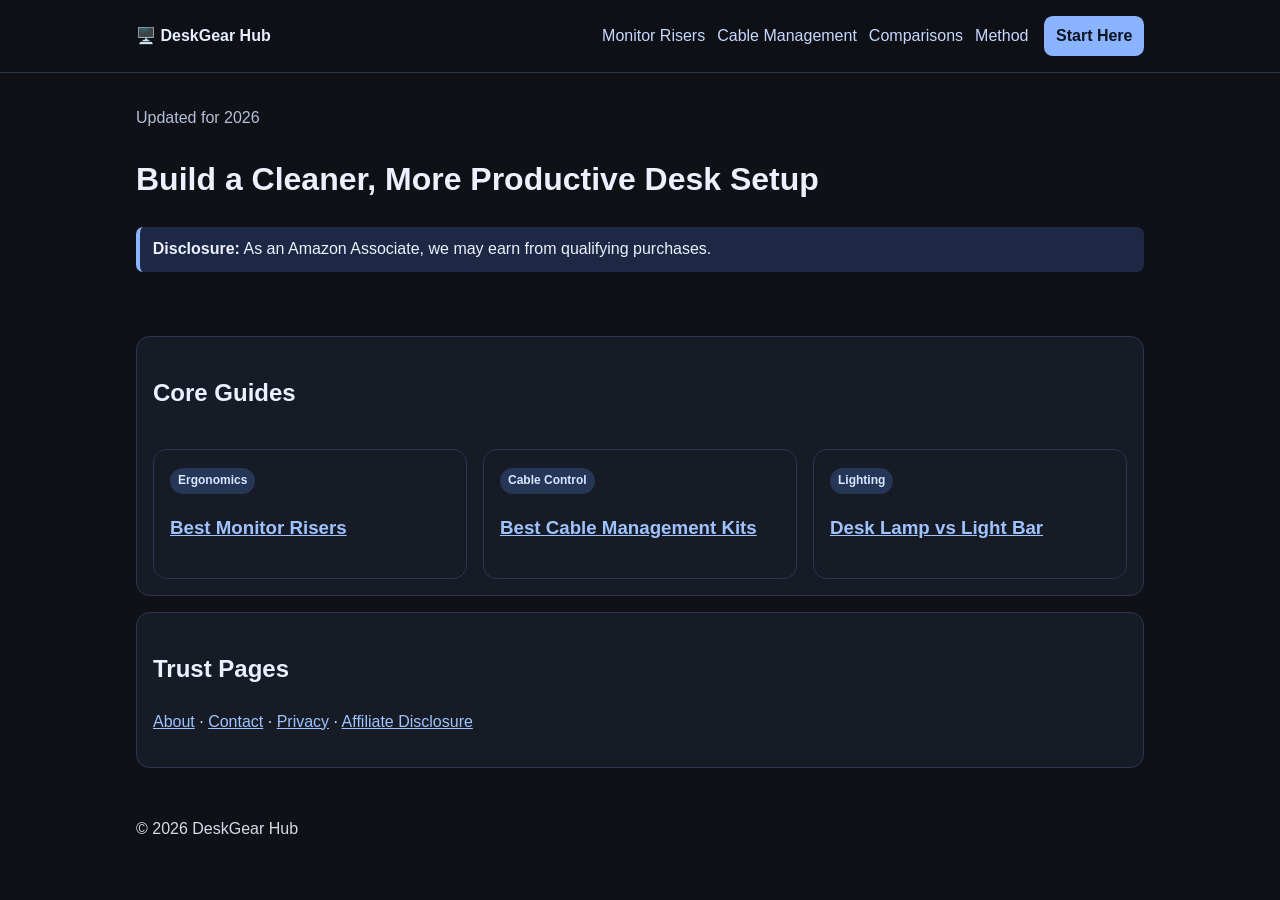
==== index.html @ eb8c6caf "feat: initial DeskGear site build with compliance, SEO baseline, and tagged Amazon links" ====
<!doctype html><html lang="en"><head><meta charset="utf-8"><meta name="viewport" content="width=device-width, initial-scale=1">
<title>DeskGear Hub (2026) – Best Desk Accessory Picks</title>
<meta name="description" content="Compare practical desk accessories for home office setups including monitor risers, cable management, and lighting solutions.">
<link rel="canonical" href="https://virtualecommerceinc.com/deskgear/"><link rel="stylesheet" href="styles.css"><!-- Google tag (gtag.js) -->
<script async src="https://www.googletagmanager.com/gtag/js?id=G-3Q57QH82ZM"></script>
<script>
 window.dataLayer = window.dataLayer || [];
 function gtag(){dataLayer.push(arguments);} 
 gtag("js", new Date());
 gtag("config", "G-3Q57QH82ZM");
</script>
<script type="application/ld+json">{"@context":"https://schema.org","@type":"WebSite","name":"DeskGear Hub","url":"https://virtualecommerceinc.com/deskgear/"}</script>
</head><body>
<div class="top-nav-wrap"><div class="wrap top-nav"><a class="brand" href="index.html">🖥️ DeskGear Hub</a><nav class="top-links"><a href="best-monitor-risers.html">Monitor Risers</a><a href="best-cable-management-kits.html">Cable Management</a><a href="desk-lamp-vs-light-bar.html">Comparisons</a><a href="about.html">Method</a></nav><a class="top-cta" href="best-monitor-risers.html">Start Here</a></div></div>
<header class="wrap"><p class="sub">Updated for 2026</p><h1>Build a Cleaner, More Productive Desk Setup</h1><p class="disclosure"><strong>Disclosure:</strong> As an Amazon Associate, we may earn from qualifying purchases.</p></header>
<main class="wrap">
<section class="panel"><h2>Core Guides</h2><div class="grid"><article class="card"><span class="badge">Ergonomics</span><h3><a href="best-monitor-risers.html">Best Monitor Risers</a></h3></article><article class="card"><span class="badge">Cable Control</span><h3><a href="best-cable-management-kits.html">Best Cable Management Kits</a></h3></article><article class="card"><span class="badge">Lighting</span><h3><a href="desk-lamp-vs-light-bar.html">Desk Lamp vs Light Bar</a></h3></article></div></section>
<section class="panel"><h2>Trust Pages</h2><p><a href="about.html">About</a> · <a href="contact.html">Contact</a> · <a href="privacy.html">Privacy</a> · <a href="affiliate-disclosure.html">Affiliate Disclosure</a></p></section>
</main>
<footer class="wrap footer"><p>© 2026 DeskGear Hub</p></footer>
</body></html>
---- styles.css ----
:root{--bg:#0f1117;--card:#171b26;--txt:#ecf0ff;--muted:#b6bfd8;--accent:#8ab4ff;--line:#2c3650}
*{box-sizing:border-box}body{margin:0;background:var(--bg);color:var(--txt);font:16px/1.65 Inter,Arial,sans-serif}
.wrap{max-width:1040px;margin:auto;padding:1rem}
.top-nav-wrap{position:sticky;top:0;z-index:1000;background:rgba(15,17,23,.92);border-bottom:1px solid var(--line);backdrop-filter:blur(8px)}
.top-nav{display:flex;gap:1rem;align-items:center}.brand{font-weight:800;color:#e8eeff;text-decoration:none}
.top-links{display:flex;gap:.75rem;flex-wrap:wrap;margin-left:auto}.top-links a{color:#c7d8ff;text-decoration:none}
.top-cta{background:var(--accent);color:#0d1322;text-decoration:none;padding:.42rem .72rem;border-radius:.55rem;font-weight:700}
.panel,.card,.content{background:var(--card);border:1px solid var(--line);border-radius:.85rem;padding:1rem;margin-top:1rem}
.grid{display:grid;grid-template-columns:repeat(auto-fit,minmax(220px,1fr));gap:1rem}.badge{display:inline-block;background:#253657;color:#d9e7ff;padding:.2rem .5rem;border-radius:999px;font-size:.75rem;font-weight:700}
a{color:#9ec3ff}.sub{color:var(--muted)}.disclosure{background:#1d2944;border-left:4px solid var(--accent);padding:.6rem .8rem;border-radius:.45rem}
.hero-banner{position:relative;overflow:hidden;border-radius:.9rem;border:1px solid var(--line);margin-top:1rem}.hero-banner img{width:100%;display:block}
.hero-overlay{position:absolute;inset:0;background:linear-gradient(90deg,rgba(8,13,24,.75),rgba(8,13,24,.2));padding:1rem;display:flex;flex-direction:column;justify-content:center;gap:.5rem}
.guide-hero img{width:100%;display:block;border-radius:.75rem}
.footer{opacity:.9;padding-bottom:2rem}
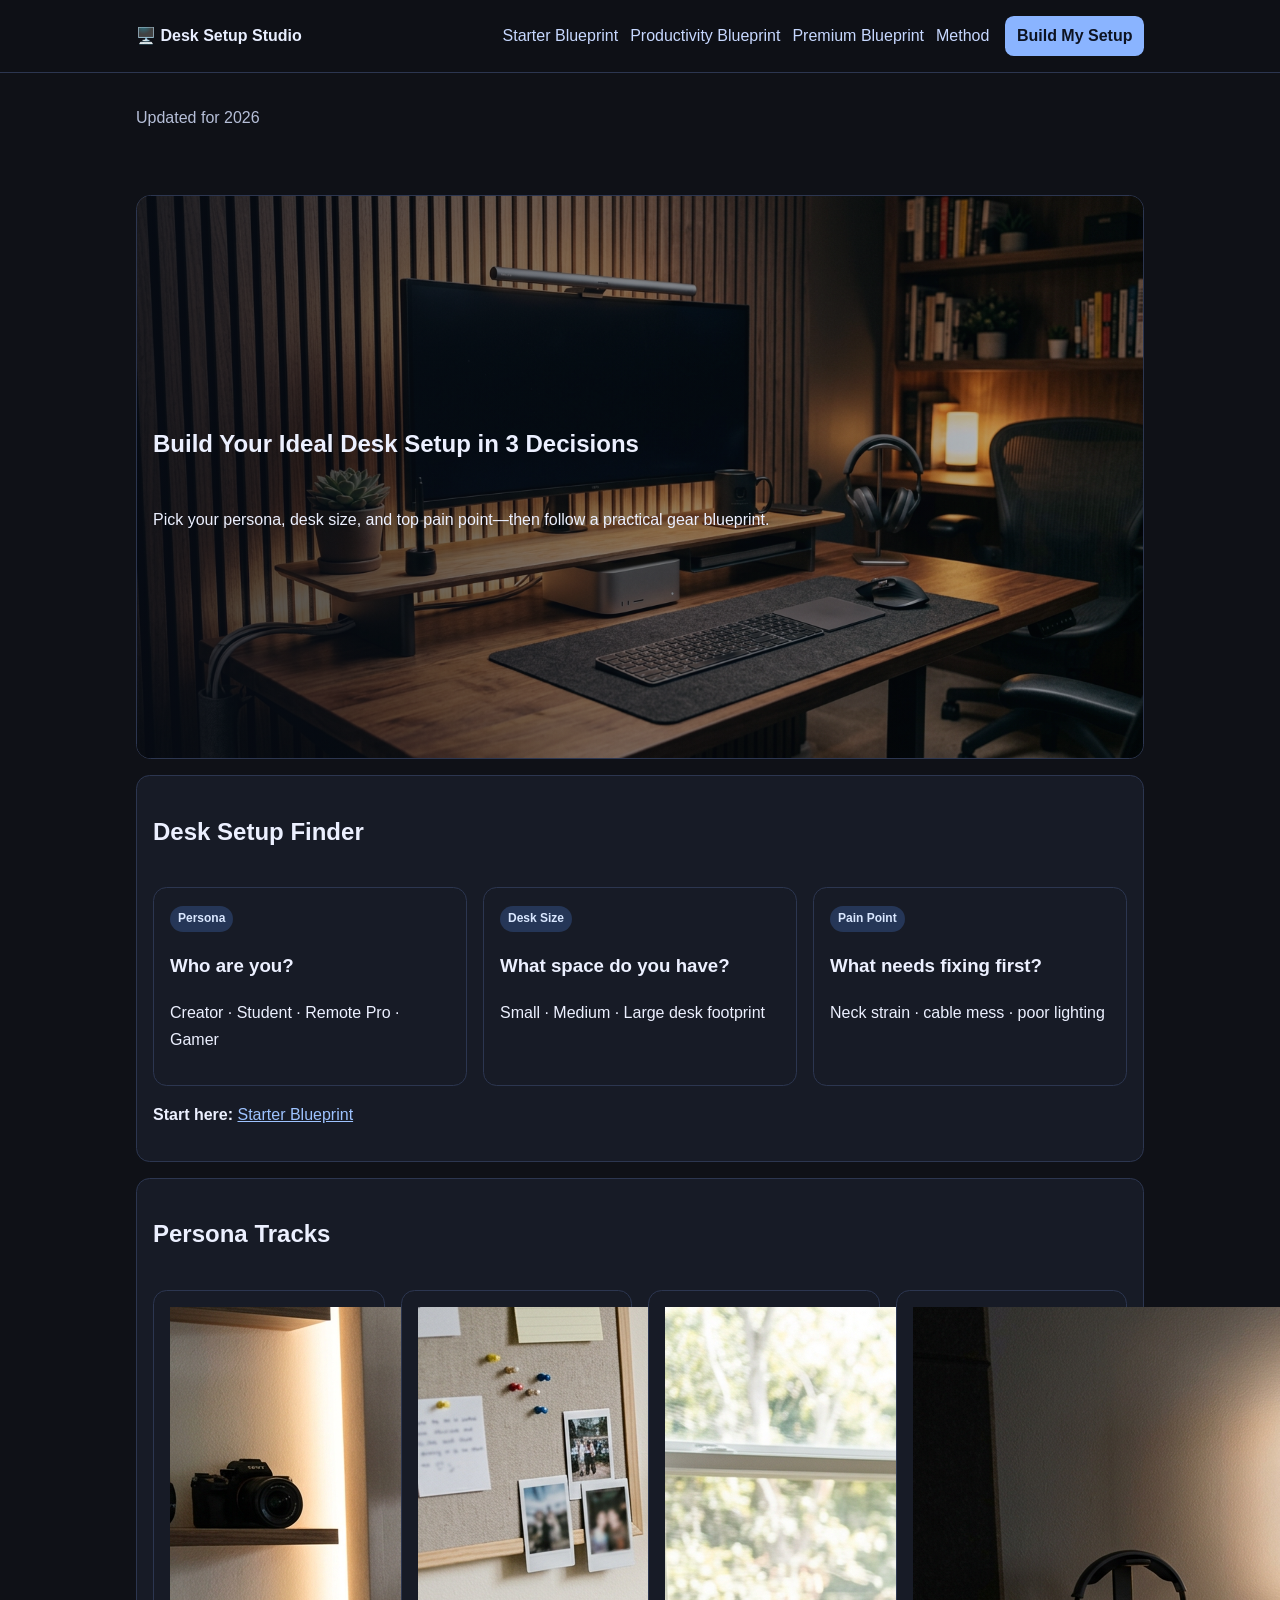
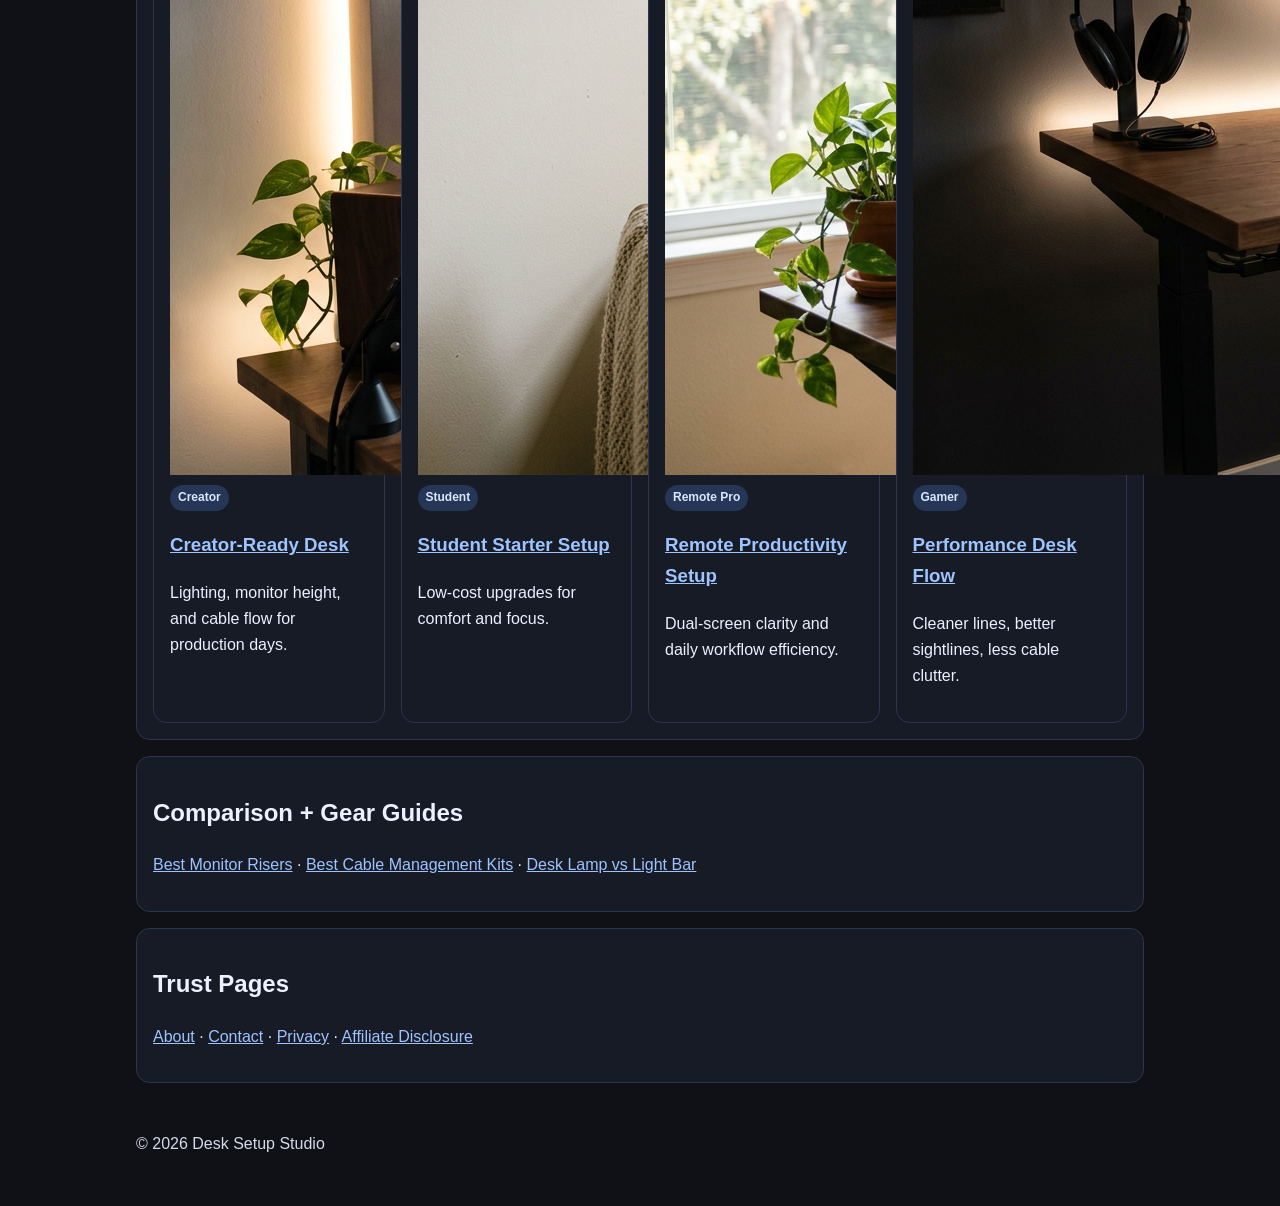
==== commit fb9e094b: "feat: uniqueness redesign to Desk Setup Studio with setup finder, persona tracks, and blueprint page" ====
--- a/index.html
+++ b/index.html
@@ -1,21 +1,30 @@
 <!doctype html><html lang="en"><head><meta charset="utf-8"><meta name="viewport" content="width=device-width, initial-scale=1">
-<title>DeskGear Hub (2026) – Best Desk Accessory Picks</title>
-<meta name="description" content="Compare practical desk accessories for home office setups including monitor risers, cable management, and lighting solutions.">
+<title>Desk Setup Studio (2026) – Build Your Ideal Workspace</title>
+<meta name="description" content="Use our Desk Setup Finder to build the right workspace by persona, desk size, and budget. Practical gear blueprints and comparison guides.">
 <link rel="canonical" href="https://virtualecommerceinc.com/deskgear/"><link rel="stylesheet" href="styles.css"><!-- Google tag (gtag.js) -->
-<script async src="https://www.googletagmanager.com/gtag/js?id=G-3Q57QH82ZM"></script>
-<script>
- window.dataLayer = window.dataLayer || [];
- function gtag(){dataLayer.push(arguments);} 
- gtag("js", new Date());
- gtag("config", "G-3Q57QH82ZM");
-</script>
-<script type="application/ld+json">{"@context":"https://schema.org","@type":"WebSite","name":"DeskGear Hub","url":"https://virtualecommerceinc.com/deskgear/"}</script>
+<script async src="https://www.googletagmanager.com/gtag/js?id=G-3Q57QH82ZM"></script><script>window.dataLayer=window.dataLayer||[];function gtag(){dataLayer.push(arguments);}gtag('js',new Date());gtag('config','G-3Q57QH82ZM');</script>
+<script type="application/ld+json">{"@context":"https://schema.org","@type":"WebSite","name":"Desk Setup Studio","url":"https://virtualecommerceinc.com/deskgear/"}</script>
 </head><body>
-<div class="top-nav-wrap"><div class="wrap top-nav"><a class="brand" href="index.html">🖥️ DeskGear Hub</a><nav class="top-links"><a href="best-monitor-risers.html">Monitor Risers</a><a href="best-cable-management-kits.html">Cable Management</a><a href="desk-lamp-vs-light-bar.html">Comparisons</a><a href="about.html">Method</a></nav><a class="top-cta" href="best-monitor-risers.html">Start Here</a></div></div>
-<header class="wrap"><p class="sub">Updated for 2026</p><h1>Build a Cleaner, More Productive Desk Setup</h1><p class="disclosure"><strong>Disclosure:</strong> As an Amazon Associate, we may earn from qualifying purchases.</p></header>
+<div class="top-nav-wrap"><div class="wrap top-nav"><a class="brand" href="index.html">🖥️ Desk Setup Studio</a><nav class="top-links"><a href="setup-blueprint-starter.html">Starter Blueprint</a><a href="setup-blueprint-productivity.html">Productivity Blueprint</a><a href="setup-blueprint-premium.html">Premium Blueprint</a><a href="about.html">Method</a></nav><a class="top-cta" href="setup-blueprint-starter.html">Build My Setup</a></div></div>
+<header class="wrap"><p class="sub">Updated for 2026</p></header>
 <main class="wrap">
-<section class="panel"><h2>Core Guides</h2><div class="grid"><article class="card"><span class="badge">Ergonomics</span><h3><a href="best-monitor-risers.html">Best Monitor Risers</a></h3></article><article class="card"><span class="badge">Cable Control</span><h3><a href="best-cable-management-kits.html">Best Cable Management Kits</a></h3></article><article class="card"><span class="badge">Lighting</span><h3><a href="desk-lamp-vs-light-bar.html">Desk Lamp vs Light Bar</a></h3></article></div></section>
+<section class="hero-banner"><img src="assets/desk_hero.png" alt="Premium ergonomic desk setup with clean cable management and monitor riser" loading="eager"><div class="hero-overlay"><h1>Build Your Ideal Desk Setup in 3 Decisions</h1><p>Pick your persona, desk size, and top pain point—then follow a practical gear blueprint.</p></div></section>
+
+<section class="panel"><h2>Desk Setup Finder</h2><div class="grid">
+<article class="card"><span class="badge">Persona</span><h3>Who are you?</h3><p>Creator · Student · Remote Pro · Gamer</p></article>
+<article class="card"><span class="badge">Desk Size</span><h3>What space do you have?</h3><p>Small · Medium · Large desk footprint</p></article>
+<article class="card"><span class="badge">Pain Point</span><h3>What needs fixing first?</h3><p>Neck strain · cable mess · poor lighting</p></article>
+</div><p><strong>Start here:</strong> <a href="setup-blueprint-starter.html">Starter Blueprint</a></p></section>
+
+<section class="panel"><h2>Persona Tracks</h2><div class="grid guide-cards">
+<article class="card guide-card"><img src="assets/desk_creator.png" alt="Creator desk setup with microphone arm and clean lighting" loading="lazy"><div class="card-body"><span class="badge">Creator</span><h3><a href="setup-blueprint-premium.html">Creator-Ready Desk</a></h3><p>Lighting, monitor height, and cable flow for production days.</p></div></article>
+<article class="card guide-card"><img src="assets/desk_student.png" alt="Compact student desk with organized accessories" loading="lazy"><div class="card-body"><span class="badge">Student</span><h3><a href="setup-blueprint-starter.html">Student Starter Setup</a></h3><p>Low-cost upgrades for comfort and focus.</p></div></article>
+<article class="card guide-card"><img src="assets/desk_remote.png" alt="Remote work desk with dual monitor ergonomic arrangement" loading="lazy"><div class="card-body"><span class="badge">Remote Pro</span><h3><a href="setup-blueprint-productivity.html">Remote Productivity Setup</a></h3><p>Dual-screen clarity and daily workflow efficiency.</p></div></article>
+<article class="card guide-card"><img src="assets/desk_gamer.png" alt="Gaming desk with monitor light and organized cable routing" loading="lazy"><div class="card-body"><span class="badge">Gamer</span><h3><a href="setup-blueprint-productivity.html">Performance Desk Flow</a></h3><p>Cleaner lines, better sightlines, less cable clutter.</p></div></article>
+</div></section>
+
+<section class="panel"><h2>Comparison + Gear Guides</h2><p><a href="best-monitor-risers.html">Best Monitor Risers</a> · <a href="best-cable-management-kits.html">Best Cable Management Kits</a> · <a href="desk-lamp-vs-light-bar.html">Desk Lamp vs Light Bar</a></p></section>
 <section class="panel"><h2>Trust Pages</h2><p><a href="about.html">About</a> · <a href="contact.html">Contact</a> · <a href="privacy.html">Privacy</a> · <a href="affiliate-disclosure.html">Affiliate Disclosure</a></p></section>
 </main>
-<footer class="wrap footer"><p>© 2026 DeskGear Hub</p></footer>
+<footer class="wrap footer"><p>© 2026 Desk Setup Studio</p></footer>
 </body></html>
